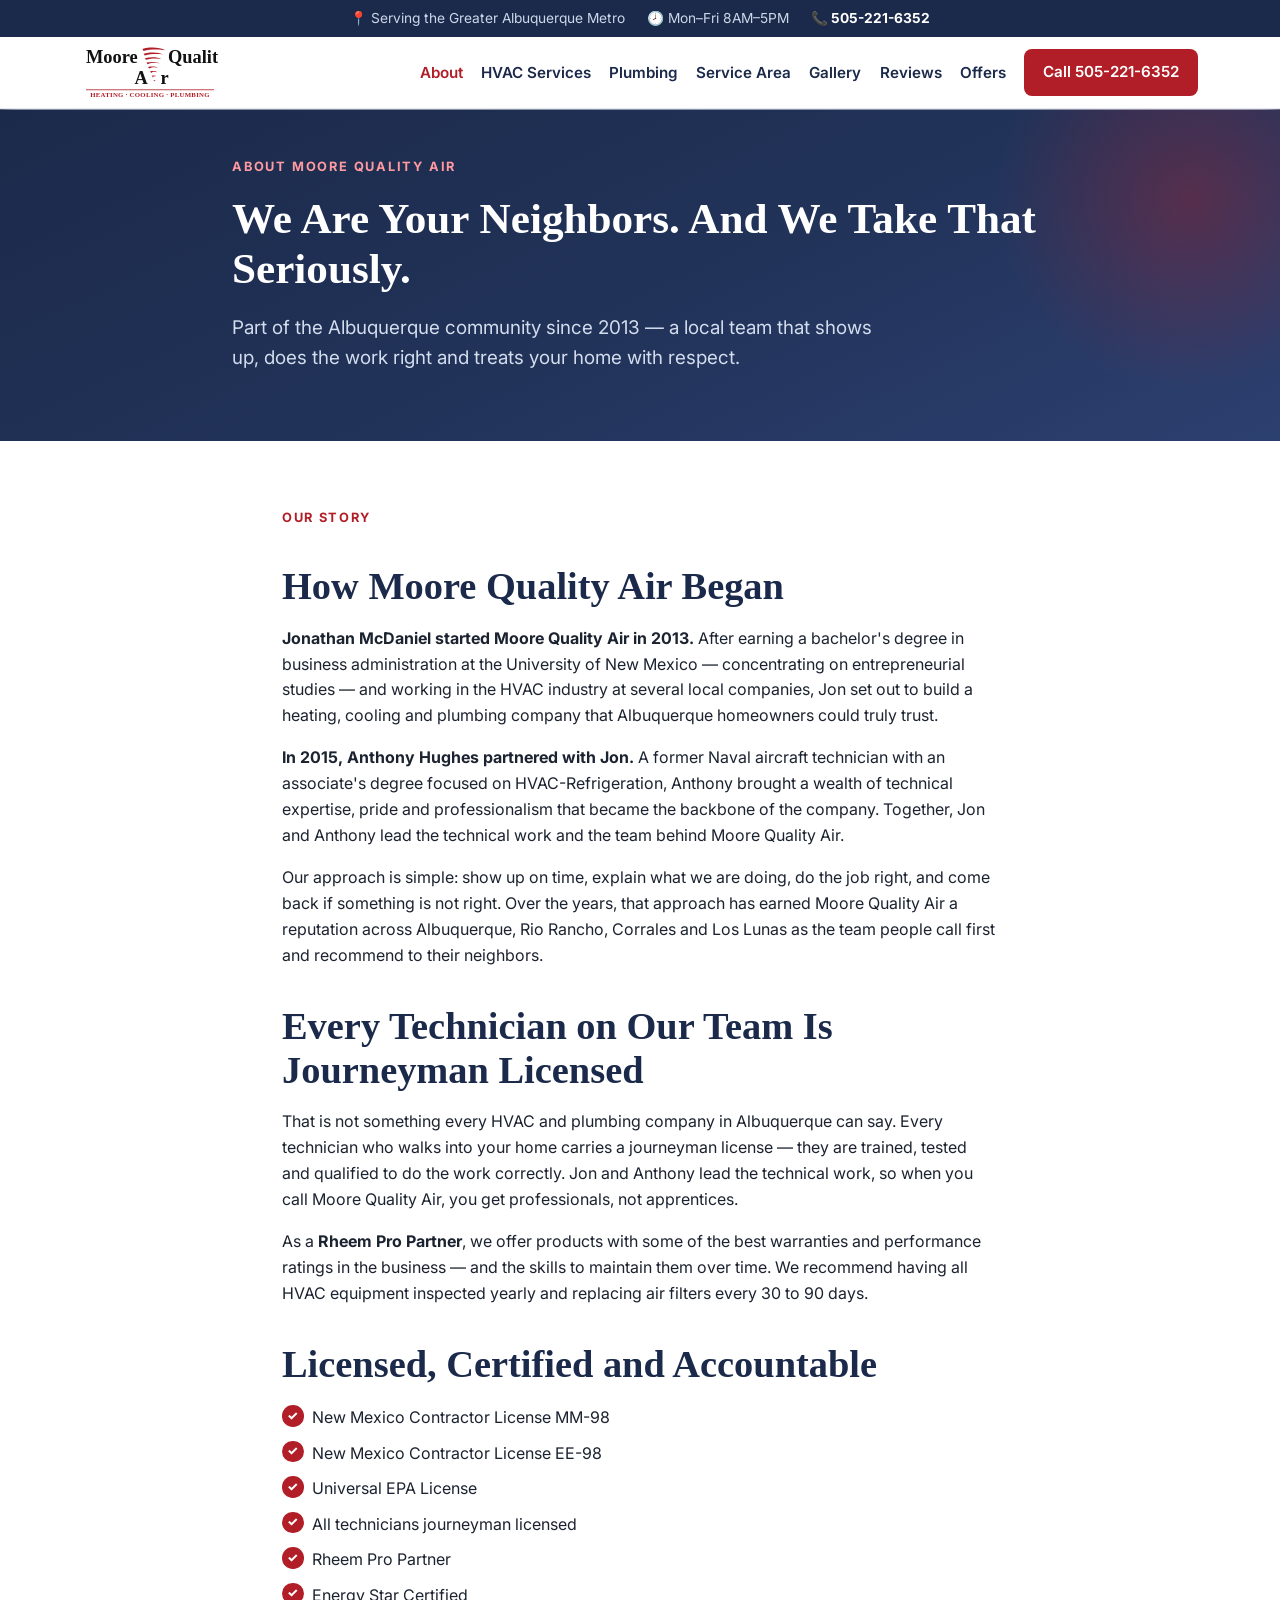
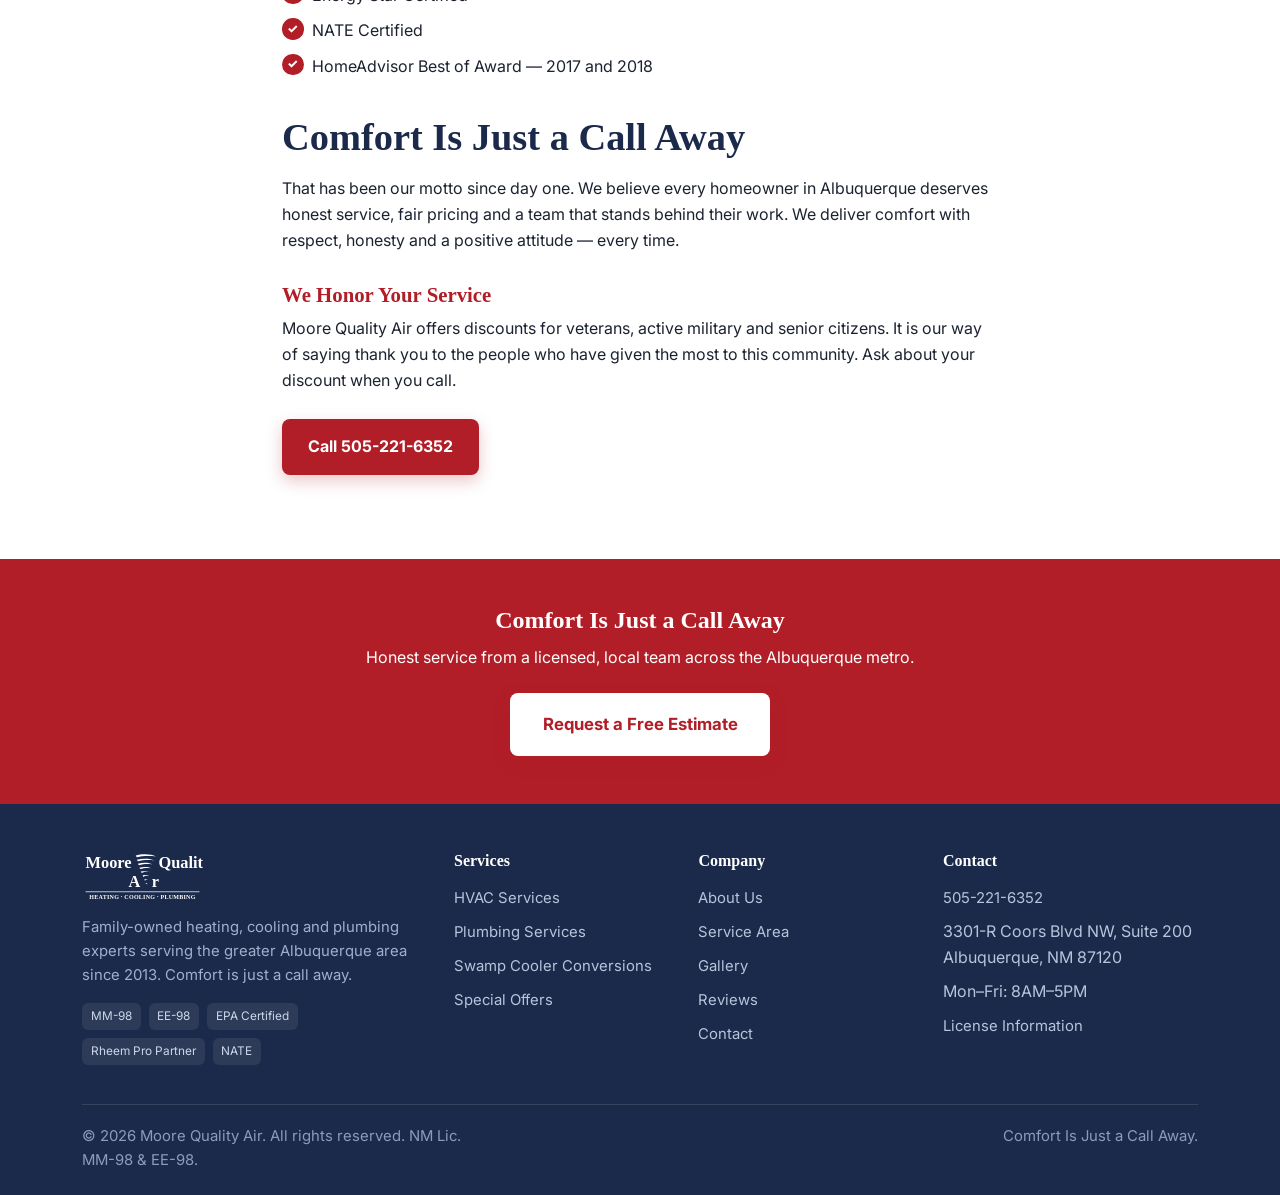
==== about.html @ 2a613884 "Rebuild as full multi-page site with real Moore Quality Air content - Real Albuquerque NM business: " ====
<!DOCTYPE html>
<html lang="en">
<head>
  <meta charset="UTF-8" />
  <meta name="viewport" content="width=device-width, initial-scale=1.0" />
  <title>About Moore Quality Air | HVAC and Plumbing Albuquerque NM</title>
  <meta name="description" content="Jonathan McDaniel founded Moore Quality Air in 2013; Anthony Hughes partnered in 2015. Serving Albuquerque, Rio Rancho, Corrales and Los Lunas. Licensed, EPA certified, journeyman trained." />
  <link rel="preconnect" href="https://fonts.googleapis.com" />
  <link rel="preconnect" href="https://fonts.gstatic.com" crossorigin />
  <link href="https://fonts.googleapis.com/css2?family=Inter:wght@400;500;600;700;800&display=swap" rel="stylesheet" />
  <link rel="stylesheet" href="styles.css" />
  <link rel="icon" href="assets/logo.svg" />
</head>
<body>
  <div class="topbar"><div class="container topbar__inner">
    <span>📍 Serving the Greater Albuquerque Metro</span><span>🕗 Mon–Fri 8AM–5PM</span><a href="tel:+15052216352">📞 505-221-6352</a>
  </div></div>
  <header class="header"><div class="container header__inner">
    <a class="brand" href="index.html" aria-label="Moore Quality Air home"><img src="assets/logo.svg" alt="Moore Quality Air" /></a>
    <nav class="nav" aria-label="Primary">
      <button class="nav__toggle" aria-expanded="false" aria-controls="nav-menu" aria-label="Toggle menu"><span></span><span></span><span></span></button>
      <ul class="nav__menu" id="nav-menu">
        <li><a href="about.html" class="active">About</a></li>
        <li><a href="hvac-services.html">HVAC Services</a></li>
        <li><a href="plumbing-services.html">Plumbing</a></li>
        <li><a href="service-area.html">Service Area</a></li>
        <li><a href="gallery.html">Gallery</a></li>
        <li><a href="reviews.html">Reviews</a></li>
        <li><a href="special-offers.html">Offers</a></li>
        <li><a class="btn btn--small" href="tel:+15052216352">Call 505-221-6352</a></li>
      </ul>
    </nav>
  </div></header>

  <section class="hero hero--page"><div class="container hero__inner">
    <p class="hero__eyebrow">About Moore Quality Air</p>
    <h1>We Are Your Neighbors. And We Take That Seriously.</h1>
    <p class="hero__sub">Part of the Albuquerque community since 2013 — a local team that shows up, does the work right and treats your home with respect.</p>
  </div></section>

  <section class="section"><div class="container prose">
    <p class="section__eyebrow">Our Story</p>
    <h2>How Moore Quality Air Began</h2>
    <p><strong>Jonathan McDaniel started Moore Quality Air in 2013.</strong> After earning a bachelor's degree in business administration at the University of New Mexico — concentrating on entrepreneurial studies — and working in the HVAC industry at several local companies, Jon set out to build a heating, cooling and plumbing company that Albuquerque homeowners could truly trust.</p>
    <p><strong>In 2015, Anthony Hughes partnered with Jon.</strong> A former Naval aircraft technician with an associate's degree focused on HVAC-Refrigeration, Anthony brought a wealth of technical expertise, pride and professionalism that became the backbone of the company. Together, Jon and Anthony lead the technical work and the team behind Moore Quality Air.</p>
    <p>Our approach is simple: show up on time, explain what we are doing, do the job right, and come back if something is not right. Over the years, that approach has earned Moore Quality Air a reputation across Albuquerque, Rio Rancho, Corrales and Los Lunas as the team people call first and recommend to their neighbors.</p>
    <!-- Eduardo note: update this section with Anthony's personal background once he shares more details. -->

    <h2>Every Technician on Our Team Is Journeyman Licensed</h2>
    <p>That is not something every HVAC and plumbing company in Albuquerque can say. Every technician who walks into your home carries a journeyman license — they are trained, tested and qualified to do the work correctly. Jon and Anthony lead the technical work, so when you call Moore Quality Air, you get professionals, not apprentices.</p>
    <p>As a <strong>Rheem Pro Partner</strong>, we offer products with some of the best warranties and performance ratings in the business — and the skills to maintain them over time. We recommend having all HVAC equipment inspected yearly and replacing air filters every 30 to 90 days.</p>

    <h2>Licensed, Certified and Accountable</h2>
    <ul class="checklist">
      <li>New Mexico Contractor License MM-98</li>
      <li>New Mexico Contractor License EE-98</li>
      <li>Universal EPA License</li>
      <li>All technicians journeyman licensed</li>
      <li>Rheem Pro Partner</li>
      <li>Energy Star Certified</li>
      <li>NATE Certified</li>
      <li>HomeAdvisor Best of Award — 2017 and 2018</li>
    </ul>

    <h2>Comfort Is Just a Call Away</h2>
    <p>That has been our motto since day one. We believe every homeowner in Albuquerque deserves honest service, fair pricing and a team that stands behind their work. We deliver comfort with respect, honesty and a positive attitude — every time.</p>

    <h3>We Honor Your Service</h3>
    <p>Moore Quality Air offers discounts for veterans, active military and senior citizens. It is our way of saying thank you to the people who have given the most to this community. Ask about your discount when you call.</p>
    <p style="margin-top:1.6rem;"><a class="btn" href="tel:+15052216352">Call 505-221-6352</a></p>
  </div></section>

  <section class="cta-band"><div class="container">
    <h2>Comfort Is Just a Call Away</h2>
    <p style="max-width:600px;margin:0 auto 1.4rem;">Honest service from a licensed, local team across the Albuquerque metro.</p>
    <a class="btn btn--lg" href="contact.html">Request a Free Estimate</a>
  </div></section>

  <footer class="footer"><div class="container">
    <div class="footer__inner">
      <div><img src="assets/logo.svg" alt="Moore Quality Air" /><p>Family-owned heating, cooling and plumbing experts serving the greater Albuquerque area since 2013. Comfort is just a call away.</p><div class="badges"><span>MM-98</span><span>EE-98</span><span>EPA Certified</span><span>Rheem Pro Partner</span><span>NATE</span></div></div>
      <div><h4>Services</h4><ul><li><a href="hvac-services.html">HVAC Services</a></li><li><a href="plumbing-services.html">Plumbing Services</a></li><li><a href="hvac-services.html#conversions">Swamp Cooler Conversions</a></li><li><a href="special-offers.html">Special Offers</a></li></ul></div>
      <div><h4>Company</h4><ul><li><a href="about.html">About Us</a></li><li><a href="service-area.html">Service Area</a></li><li><a href="gallery.html">Gallery</a></li><li><a href="reviews.html">Reviews</a></li><li><a href="contact.html">Contact</a></li></ul></div>
      <div><h4>Contact</h4><ul><li><a href="tel:+15052216352">505-221-6352</a></li><li>3301-R Coors Blvd NW, Suite 200<br/>Albuquerque, NM 87120</li><li>Mon–Fri: 8AM–5PM</li><li><a href="license.html">License Information</a></li></ul></div>
    </div>
    <div class="footer__bottom"><p>&copy; <span id="year"></span> Moore Quality Air. All rights reserved. NM Lic. MM-98 &amp; EE-98.</p><p>Comfort Is Just a Call Away.</p></div>
  </div></footer>
  <script src="script.js"></script>
</body>
</html>
---- styles.css ----
:root {
  --red: #b11e27;
  --red-dark: #8e1820;
  --red-soft: #f7e7e8;
  --navy: #1b2a4a;
  --navy-700: #22335a;
  --navy-soft: #eaeef6;
  --ink: #1c2330;
  --muted: #5a6678;
  --line: #e3e8f0;
  --bg: #ffffff;
  --bg-alt: #f6f8fc;
  --radius: 14px;
  --shadow: 0 8px 26px rgba(27, 42, 74, 0.08);
  --shadow-lg: 0 22px 55px rgba(27, 42, 74, 0.16);
  --maxw: 1160px;
}

* { box-sizing: border-box; }
html { scroll-behavior: smooth; scroll-padding-top: 88px; }
body {
  margin: 0;
  font-family: "Inter", system-ui, -apple-system, "Segoe UI", Roboto, sans-serif;
  color: var(--ink); background: var(--bg); line-height: 1.62;
  -webkit-font-smoothing: antialiased;
}
h1,h2,h3,h4 { font-family: Georgia, "Times New Roman", serif; line-height: 1.15; color: var(--navy); margin: 0 0 .45em; }
p { margin: 0 0 1rem; }
a { color: var(--red); text-decoration: none; }
a:hover { text-decoration: underline; }
img { max-width: 100%; display: block; }
.container { width: 100%; max-width: var(--maxw); margin: 0 auto; padding: 0 22px; }
.muted { color: var(--muted); }

/* Buttons */
.btn {
  display: inline-flex; align-items: center; justify-content: center; gap: .5rem;
  background: var(--red); color: #fff; font-weight: 700; font-family: inherit; font-size: 1rem;
  padding: .82rem 1.5rem; border-radius: 8px; border: 2px solid transparent; cursor: pointer;
  transition: transform .15s ease, background .15s ease, box-shadow .15s ease;
  box-shadow: 0 6px 16px rgba(177,30,39,.25);
}
.btn:hover { background: var(--red-dark); color: #fff; transform: translateY(-2px); text-decoration: none; }
.btn--lg { padding: 1rem 1.9rem; font-size: 1.05rem; }
.btn--ghost { background: transparent; color: #fff; border-color: rgba(255,255,255,.55); box-shadow: none; }
.btn--ghost:hover { background: rgba(255,255,255,.12); color: #fff; }
.btn--navy { background: var(--navy); box-shadow: 0 6px 16px rgba(27,42,74,.25); }
.btn--navy:hover { background: var(--navy-700); }
.btn--block { width: 100%; }
.btn--small { padding: .55rem 1.05rem; font-size: .92rem; box-shadow: none; }

/* Topbar */
.topbar { background: var(--navy); color: #cdd7ea; font-size: .86rem; }
.topbar__inner { display: flex; gap: 1.4rem; align-items: center; justify-content: center; flex-wrap: wrap; padding: .45rem 22px; text-align: center; }
.topbar a { color: #fff; font-weight: 700; }
.topbar a:hover { color: #ffd2d5; }

/* Header / nav */
.header { position: sticky; top: 0; z-index: 60; background: rgba(255,255,255,.95); backdrop-filter: blur(10px); border-bottom: 1px solid var(--line); }
.header__inner { display: flex; align-items: center; justify-content: space-between; gap: 1rem; padding: .55rem 22px; }
.brand img { height: 54px; width: auto; }
.brand { display: inline-flex; align-items: center; }
.nav { display: flex; align-items: center; gap: 1rem; }
.nav__menu { list-style: none; display: flex; align-items: center; gap: 1.15rem; margin: 0; padding: 0; }
.nav__menu a { color: var(--navy); font-weight: 600; font-size: .95rem; }
.nav__menu a:hover, .nav__menu a.active { color: var(--red); text-decoration: none; }
.nav__menu .btn { color: #fff; }
.nav__toggle { display: none; flex-direction: column; gap: 5px; background: none; border: 0; cursor: pointer; padding: 8px; }
.nav__toggle span { width: 26px; height: 3px; background: var(--navy); border-radius: 2px; transition: .25s; }

/* Hero */
.hero { background: linear-gradient(155deg, var(--navy) 0%, var(--navy-700) 55%, #2c4070 100%); color: #fff; position: relative; overflow: hidden; }
.hero::after { content:""; position:absolute; right:-120px; top:-120px; width:420px; height:420px; background: radial-gradient(circle, rgba(177,30,39,.35), transparent 65%); }
.hero__inner { position: relative; z-index: 1; padding: 4rem 22px 4.4rem; max-width: 860px; }
.hero__eyebrow { text-transform: uppercase; letter-spacing: .14em; font-size: .8rem; font-weight: 700; color: #ff9aa0; margin-bottom: 1rem; }
.hero h1 { color: #fff; font-size: clamp(2rem, 4.6vw, 3.3rem); }
.hero__sub { font-size: 1.18rem; color: #d3ddee; max-width: 40rem; }
.hero__actions { display: flex; gap: .9rem; flex-wrap: wrap; margin-top: 1.7rem; }
.hero--page .hero__inner { padding: 3rem 22px 3.2rem; }
.hero--page h1 { font-size: clamp(1.8rem, 4vw, 2.7rem); }

/* Trust bar */
.trustbar { background: var(--bg-alt); border-bottom: 1px solid var(--line); }
.trustbar__inner { display: flex; flex-wrap: wrap; gap: .6rem 1.6rem; justify-content: center; padding: .9rem 22px; }
.trustbar span { font-size: .9rem; font-weight: 600; color: var(--navy); display: inline-flex; align-items: center; gap: .4rem; }
.trustbar span::before { content: "✓"; color: var(--red); font-weight: 800; }

/* Sections */
.section { padding: 4.2rem 0; }
.section--alt { background: var(--bg-alt); }
.section--navy { background: var(--navy); color: #fff; }
.section--navy h2, .section--navy h3 { color: #fff; }
.section__head { max-width: 44rem; margin: 0 auto 2.6rem; text-align: center; }
.section__eyebrow { text-transform: uppercase; letter-spacing: .13em; font-size: .8rem; font-weight: 700; color: var(--red); margin-bottom: .55rem; }
.section h2 { font-size: clamp(1.7rem, 3.3vw, 2.4rem); }
.section__sub { color: var(--muted); font-size: 1.08rem; }
.section--navy .section__sub { color: #c9d4e8; }

.grid { display: grid; gap: 1.4rem; }
.grid--2 { grid-template-columns: repeat(2,1fr); }
.grid--3 { grid-template-columns: repeat(3,1fr); }

.card { background: var(--bg); border: 1px solid var(--line); border-radius: var(--radius); padding: 1.6rem; box-shadow: var(--shadow); transition: transform .2s ease, box-shadow .2s ease; }
.card:hover { transform: translateY(-4px); box-shadow: var(--shadow-lg); }
.card h3 { font-size: 1.25rem; }
.card__icon { width: 52px; height: 52px; display: grid; place-items: center; font-size: 1.6rem; background: var(--red-soft); border-radius: 12px; margin-bottom: .9rem; }

/* Content lists */
.checklist { list-style: none; padding: 0; margin: 1.2rem 0; }
.checklist li { position: relative; padding-left: 1.9rem; margin-bottom: .6rem; }
.checklist li::before { content: "✓"; position: absolute; left: 0; top: 0; width: 1.35rem; height: 1.35rem; background: var(--red); color: #fff; border-radius: 50%; display: grid; place-items: center; font-size: .78rem; font-weight: 800; }
.section--navy .checklist li::before { background: #fff; color: var(--navy); }

.prose { max-width: 760px; margin: 0 auto; }
.prose h2 { margin-top: 2.2rem; }
.prose h3 { margin-top: 1.8rem; font-size: 1.3rem; color: var(--red); }
.arealist { columns: 2; column-gap: 2rem; list-style: none; padding: 0; }
.arealist li { padding: .35rem 0 .35rem 1.6rem; position: relative; }
.arealist li::before { content: "📍"; position: absolute; left: 0; }

/* Service split */
.split { display: grid; grid-template-columns: 1fr 1fr; gap: 2.6rem; align-items: center; }
.split--reverse .split__media { order: 2; }
.panel { background: linear-gradient(160deg, var(--navy), var(--navy-700)); color:#fff; border-radius: var(--radius); padding: 2rem; box-shadow: var(--shadow); }
.panel h3 { color:#fff; }
.statgrid { display: grid; grid-template-columns: repeat(2,1fr); gap: 1rem; }
.stat { background: var(--bg); border:1px solid var(--line); border-radius: var(--radius); padding: 1.3rem; text-align:center; box-shadow: var(--shadow); }
.stat strong { display:block; font-family: Georgia, serif; font-size: 2rem; color: var(--red); }
.stat span { font-size:.88rem; color: var(--muted); }

/* Testimonials */
.review { background: var(--bg); }
.review__stars { color: #f3a712; letter-spacing: 2px; margin-bottom: .6rem; }
.review blockquote { margin: 0 0 .8rem; font-size: 1.02rem; }
.review cite { font-style: normal; font-weight: 700; color: var(--navy); font-size: .9rem; }

/* Offers */
.offer { border-top: 5px solid var(--red); }
.offer--feature { background: var(--navy); color:#fff; border-top-color:#ffd2d5; }
.offer--feature h3 { color:#fff; }
.offer .tagline { font-size: 1.6rem; font-family: Georgia, serif; color: var(--red); }
.offer--feature .tagline { color:#ffd2d5; }

/* Gallery placeholder */
.gallery-grid { display:grid; grid-template-columns: repeat(3,1fr); gap:1rem; }
.gallery-tile { aspect-ratio: 4/3; border-radius: var(--radius); background: linear-gradient(135deg, var(--navy-soft), var(--red-soft)); display:grid; place-items:center; color: var(--navy); font-weight:600; text-align:center; padding:1rem; border:1px dashed #c7d0e0; }

/* Contact */
.contact-grid { display: grid; grid-template-columns: 1fr 1.05fr; gap: 2.6rem; align-items: start; }
.contact-list { list-style:none; padding:0; margin:1.2rem 0 0; }
.contact-list li { display:flex; gap:.7rem; margin-bottom:.85rem; font-size:1.04rem; }
.contact-list li b { color: var(--navy); }
.field { margin-bottom: .95rem; }
.field-row { display:grid; grid-template-columns:1fr 1fr; gap:.9rem; }
.field label { display:block; font-weight:600; font-size:.88rem; margin-bottom:.32rem; color: var(--navy); }
.field input, .field select, .field textarea { width:100%; padding:.72rem .85rem; border:1px solid var(--line); border-radius:8px; font:inherit; color:var(--ink); background:#fff; }
.field input:focus, .field select:focus, .field textarea:focus { outline:none; border-color:var(--red); box-shadow:0 0 0 3px rgba(177,30,39,.13); }
.field input.invalid, .field select.invalid { border-color:var(--red); box-shadow:0 0 0 3px rgba(177,30,39,.13); }
.form__note { text-align:center; font-size:.92rem; margin:.7rem 0 0; min-height:1.2rem; }
.form__note.success { color:#1c8a4d; font-weight:600; }
.form__note.error { color:var(--red); font-weight:600; }

/* CTA band */
.cta-band { background: var(--red); color:#fff; text-align:center; padding: 3rem 0; }
.cta-band h2 { color:#fff; }
.cta-band .btn { background:#fff; color:var(--red); }
.cta-band .btn:hover { background:#fff0f1; color:var(--red-dark); }

/* Footer */
.footer { background: var(--navy); color:#b7c4dc; padding: 3rem 0 1.4rem; }
.footer__inner { display:grid; grid-template-columns: 1.6fr 1fr 1fr 1.2fr; gap:2rem; }
.footer img { height:48px; margin-bottom: .9rem; filter: brightness(0) invert(1); }
.footer p { color:#9fb0cf; font-size:.93rem; max-width:24rem; }
.footer h4 { color:#fff; font-size:1rem; margin-bottom:.9rem; }
.footer ul { list-style:none; padding:0; margin:0; }
.footer li { margin-bottom:.5rem; }
.footer a { color:#b7c4dc; font-size:.93rem; }
.footer a:hover { color:#fff; }
.footer__bottom { border-top:1px solid rgba(255,255,255,.12); margin-top:2.4rem; padding-top:1.2rem; display:flex; justify-content:space-between; gap:1rem; flex-wrap:wrap; font-size:.84rem; color:#8a9cbd; }
.footer__bottom p { margin:0; color:#8a9cbd; }
.badges { display:flex; gap:.5rem; flex-wrap:wrap; margin-top:.6rem; }
.badges span { font-size:.74rem; background:rgba(255,255,255,.08); padding:.25rem .55rem; border-radius:6px; color:#cdd7ea; }

/* Responsive */
@media (max-width: 960px) {
  .grid--3 { grid-template-columns: repeat(2,1fr); }
  .split, .contact-grid { grid-template-columns: 1fr; }
  .split--reverse .split__media { order: 0; }
  .footer__inner { grid-template-columns: 1fr 1fr; }
  .gallery-grid { grid-template-columns: repeat(2,1fr); }
}
@media (max-width: 720px) {
  .nav__toggle { display:flex; }
  .nav__menu {
    position:absolute; top:100%; left:0; right:0; flex-direction:column; align-items:stretch; gap:0;
    background:#fff; border-bottom:1px solid var(--line); box-shadow: var(--shadow);
    padding:.4rem 22px 1rem; display:none;
  }
  .nav__menu.open { display:flex; }
  .nav__menu li { padding:.55rem 0; border-bottom:1px solid var(--line); }
  .nav__menu .btn { margin-top:.6rem; }
  .grid--2, .grid--3, .gallery-grid { grid-template-columns: 1fr; }
  .field-row { grid-template-columns: 1fr; }
  .arealist { columns: 1; }
  .footer__inner { grid-template-columns: 1fr; }
}
@media (prefers-reduced-motion: reduce) { * { scroll-behavior:auto !important; transition:none !important; } }
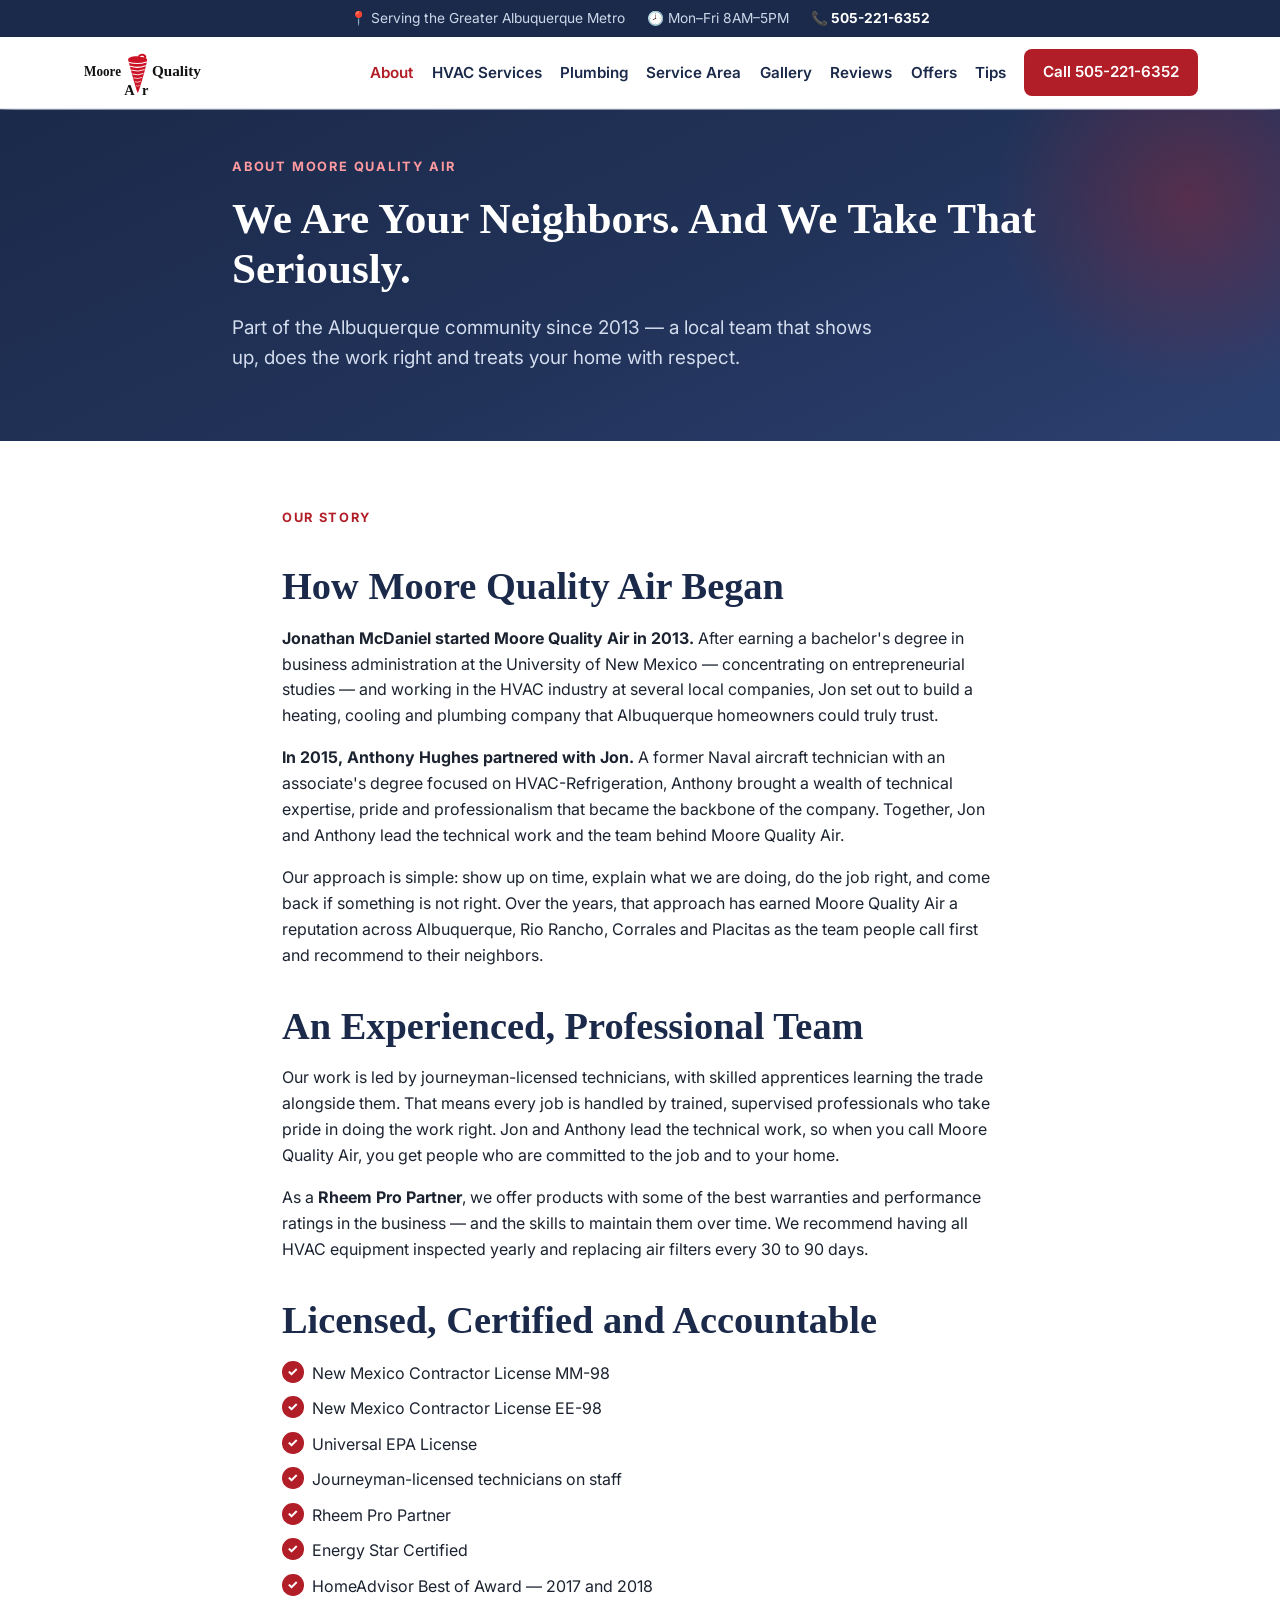
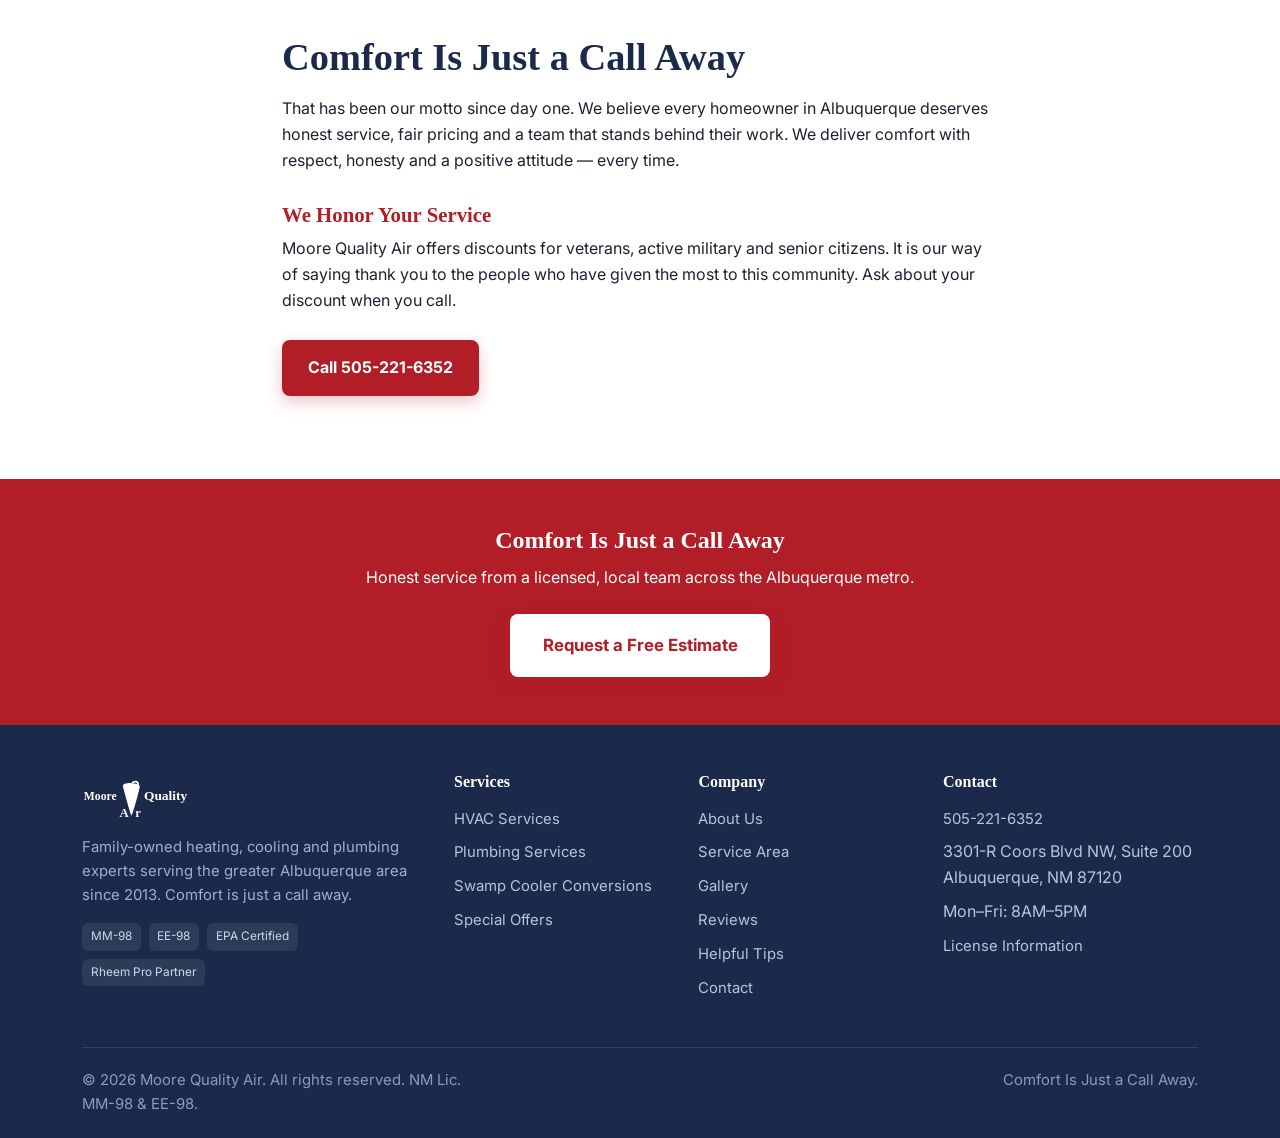
==== commit 8232e352: "Content updates: Placitas, journeyman wording, remove NATE, add Helpful Tips page, expand reviews - " ====
--- a/about.html
+++ b/about.html
@@ -4,7 +4,7 @@
   <meta charset="UTF-8" />
   <meta name="viewport" content="width=device-width, initial-scale=1.0" />
   <title>About Moore Quality Air | HVAC and Plumbing Albuquerque NM</title>
-  <meta name="description" content="Jonathan McDaniel founded Moore Quality Air in 2013; Anthony Hughes partnered in 2015. Serving Albuquerque, Rio Rancho, Corrales and Los Lunas. Licensed, EPA certified, journeyman trained." />
+  <meta name="description" content="Jonathan McDaniel founded Moore Quality Air in 2013; Anthony Hughes partnered in 2015. Serving Albuquerque, Rio Rancho, Corrales and Placitas. Licensed and EPA certified, with journeyman-licensed technicians on staff." />
   <link rel="preconnect" href="https://fonts.googleapis.com" />
   <link rel="preconnect" href="https://fonts.gstatic.com" crossorigin />
   <link href="https://fonts.googleapis.com/css2?family=Inter:wght@400;500;600;700;800&display=swap" rel="stylesheet" />
@@ -27,6 +27,7 @@
         <li><a href="gallery.html">Gallery</a></li>
         <li><a href="reviews.html">Reviews</a></li>
         <li><a href="special-offers.html">Offers</a></li>
+        <li><a href="helpful-tips.html">Tips</a></li>
         <li><a class="btn btn--small" href="tel:+15052216352">Call 505-221-6352</a></li>
       </ul>
     </nav>
@@ -43,11 +44,11 @@
     <h2>How Moore Quality Air Began</h2>
     <p><strong>Jonathan McDaniel started Moore Quality Air in 2013.</strong> After earning a bachelor's degree in business administration at the University of New Mexico — concentrating on entrepreneurial studies — and working in the HVAC industry at several local companies, Jon set out to build a heating, cooling and plumbing company that Albuquerque homeowners could truly trust.</p>
     <p><strong>In 2015, Anthony Hughes partnered with Jon.</strong> A former Naval aircraft technician with an associate's degree focused on HVAC-Refrigeration, Anthony brought a wealth of technical expertise, pride and professionalism that became the backbone of the company. Together, Jon and Anthony lead the technical work and the team behind Moore Quality Air.</p>
-    <p>Our approach is simple: show up on time, explain what we are doing, do the job right, and come back if something is not right. Over the years, that approach has earned Moore Quality Air a reputation across Albuquerque, Rio Rancho, Corrales and Los Lunas as the team people call first and recommend to their neighbors.</p>
+    <p>Our approach is simple: show up on time, explain what we are doing, do the job right, and come back if something is not right. Over the years, that approach has earned Moore Quality Air a reputation across Albuquerque, Rio Rancho, Corrales and Placitas as the team people call first and recommend to their neighbors.</p>
     <!-- Eduardo note: update this section with Anthony's personal background once he shares more details. -->
 
-    <h2>Every Technician on Our Team Is Journeyman Licensed</h2>
-    <p>That is not something every HVAC and plumbing company in Albuquerque can say. Every technician who walks into your home carries a journeyman license — they are trained, tested and qualified to do the work correctly. Jon and Anthony lead the technical work, so when you call Moore Quality Air, you get professionals, not apprentices.</p>
+    <h2>An Experienced, Professional Team</h2>
+    <p>Our work is led by journeyman-licensed technicians, with skilled apprentices learning the trade alongside them. That means every job is handled by trained, supervised professionals who take pride in doing the work right. Jon and Anthony lead the technical work, so when you call Moore Quality Air, you get people who are committed to the job and to your home.</p>
     <p>As a <strong>Rheem Pro Partner</strong>, we offer products with some of the best warranties and performance ratings in the business — and the skills to maintain them over time. We recommend having all HVAC equipment inspected yearly and replacing air filters every 30 to 90 days.</p>
 
     <h2>Licensed, Certified and Accountable</h2>
@@ -55,10 +56,9 @@
       <li>New Mexico Contractor License MM-98</li>
       <li>New Mexico Contractor License EE-98</li>
       <li>Universal EPA License</li>
-      <li>All technicians journeyman licensed</li>
+      <li>Journeyman-licensed technicians on staff</li>
       <li>Rheem Pro Partner</li>
       <li>Energy Star Certified</li>
-      <li>NATE Certified</li>
       <li>HomeAdvisor Best of Award — 2017 and 2018</li>
     </ul>
 
@@ -78,9 +78,9 @@
 
   <footer class="footer"><div class="container">
     <div class="footer__inner">
-      <div><img src="assets/logo.svg" alt="Moore Quality Air" /><p>Family-owned heating, cooling and plumbing experts serving the greater Albuquerque area since 2013. Comfort is just a call away.</p><div class="badges"><span>MM-98</span><span>EE-98</span><span>EPA Certified</span><span>Rheem Pro Partner</span><span>NATE</span></div></div>
+      <div><img src="assets/logo.svg" alt="Moore Quality Air" /><p>Family-owned heating, cooling and plumbing experts serving the greater Albuquerque area since 2013. Comfort is just a call away.</p><div class="badges"><span>MM-98</span><span>EE-98</span><span>EPA Certified</span><span>Rheem Pro Partner</span></div></div>
       <div><h4>Services</h4><ul><li><a href="hvac-services.html">HVAC Services</a></li><li><a href="plumbing-services.html">Plumbing Services</a></li><li><a href="hvac-services.html#conversions">Swamp Cooler Conversions</a></li><li><a href="special-offers.html">Special Offers</a></li></ul></div>
-      <div><h4>Company</h4><ul><li><a href="about.html">About Us</a></li><li><a href="service-area.html">Service Area</a></li><li><a href="gallery.html">Gallery</a></li><li><a href="reviews.html">Reviews</a></li><li><a href="contact.html">Contact</a></li></ul></div>
+      <div><h4>Company</h4><ul><li><a href="about.html">About Us</a></li><li><a href="service-area.html">Service Area</a></li><li><a href="gallery.html">Gallery</a></li><li><a href="reviews.html">Reviews</a></li><li><a href="helpful-tips.html">Helpful Tips</a></li><li><a href="contact.html">Contact</a></li></ul></div>
       <div><h4>Contact</h4><ul><li><a href="tel:+15052216352">505-221-6352</a></li><li>3301-R Coors Blvd NW, Suite 200<br/>Albuquerque, NM 87120</li><li>Mon–Fri: 8AM–5PM</li><li><a href="license.html">License Information</a></li></ul></div>
     </div>
     <div class="footer__bottom"><p>&copy; <span id="year"></span> Moore Quality Air. All rights reserved. NM Lic. MM-98 &amp; EE-98.</p><p>Comfort Is Just a Call Away.</p></div>
